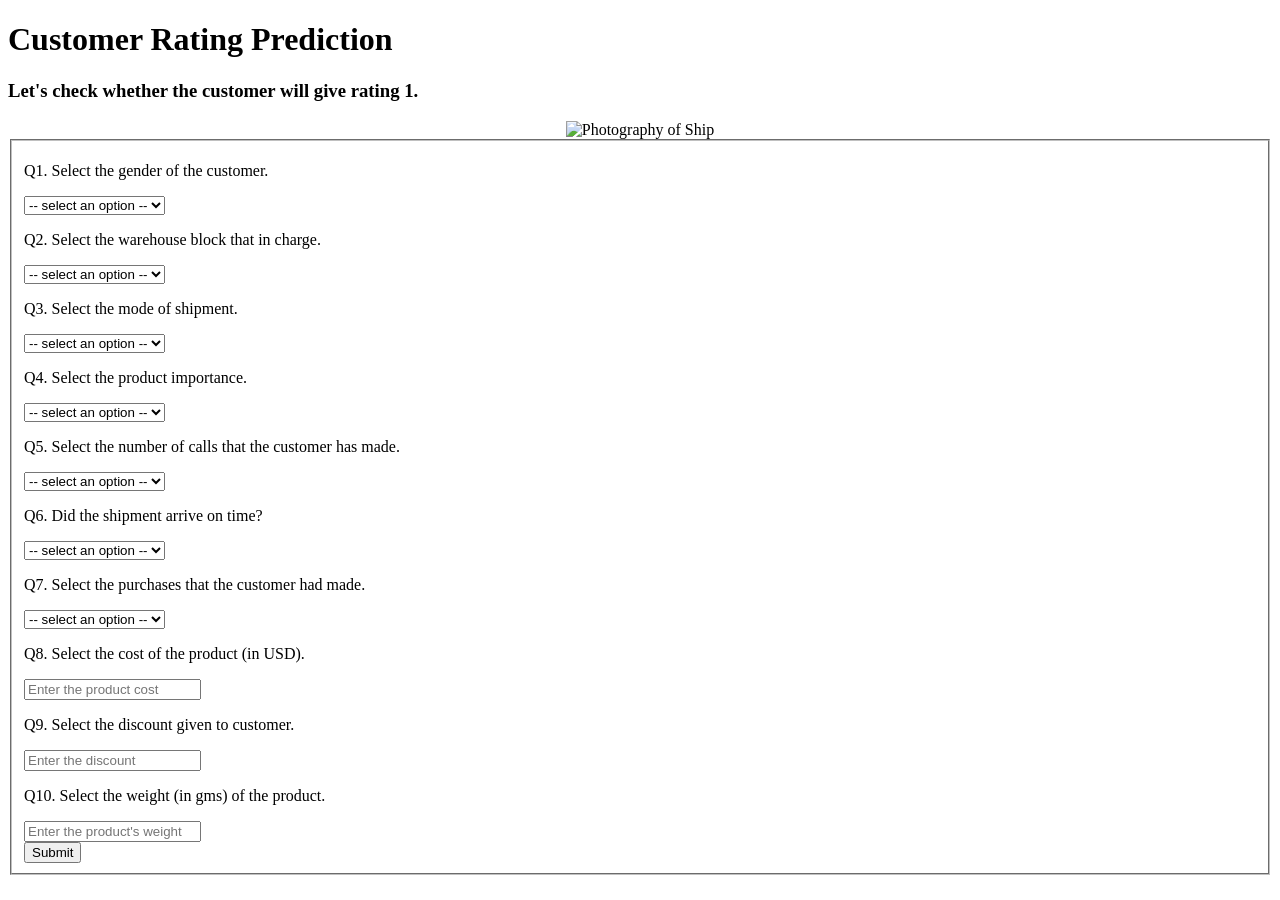
==== home.html @ fd8d31bc "commit1" ====
<!DOCTYPE html>
<html lang="en">
<head>
    <meta charset="UTF-8">
    <title>Customer Rating Prediction</title>
    <link rel="stylesheet" type="text/css" href="static/style.css" />
</head>
<body>
    <h1>Customer Rating Prediction</h1>
    <h3>Let's check whether the customer will give rating 1.</h3>
    <center><img src="https://images.pexels.com/photos/799091/pexels-photo-799091.jpeg?auto=compress&cs=tinysrgb&dpr=2&h=650&w=940" alt="Photography of Ship" width="500px"></center>
    <form action="/result" method="POST">
        <fieldset>
            <!--input 1-->
            <p>Q1. Select the gender of the customer.</p>
                <select required name="gender">
                    <option value="" disabled selected>-- select an option --</option>
                    <option value="0">Female</option>
                    <option value="1">Male</option>
                </select>
            <!--input 2-->
            <p>Q2. Select the warehouse block that in charge.</p>
                <select required name="warehouse_block">
                    <option value="" disabled selected>-- select an option --</option>
                    <option value="A">Warehouse A</option>
                    <option value="B">Warehouse B</option>
                    <option value="C">Warehouse C</option>
                    <option value="D">Warehouse D</option>
                    <option value="F">Warehouse F</option>
                </select>
            <!--input 3-->
            <p>Q3. Select the mode of shipment.</p>
                <select required name="mode_of_shipment">
                    <option value="" disabled selected>-- select an option --</option>
                    <option value="Ship">Ship</option>
                    <option value="Flight">Flight</option>
                    <option value="Road">Road</option>
                </select>
            <!--input 4-->
            <p>Q4. Select the product importance.</p>
                <select required name="product_importance">
                    <option value="" disabled selected>-- select an option --</option>
                    <option value="low">Low</option>
                    <option value="medium">Medium</option>
                    <option value="high">High</option>
                </select>
            <!--input 5-->
            <p>Q5. Select the number of calls that the customer has made.</p>
                <select required name="customer_care_calls">
                    <option value="" disabled selected>-- select an option --</option>
                    <option value="2">2</option>
                    <option value="3">3</option>
                    <option value="4">4</option>
                    <option value="5">5</option>
                    <option value="6">6</option>
                    <option value="7">7</option>
                </select>
            <!--input 6-->
            <p>Q6. Did the shipment arrive on time?</p>
                <select required name="arrival">
                    <option value="" disabled selected>-- select an option --</option>
                    <option value="1">Late</option>
                    <option value="0">On Time</option>
                </select>
            <!--input 7-->
            <p>Q7. Select the purchases that the customer had made.</p>
                <select required name="prior_purchases">
                    <option value="" disabled selected>-- select an option --</option>
                    <option value="2">2</option>
                    <option value="3">3</option>
                    <option value="4">4</option>
                    <option value="5">5</option>
                    <option value="6">6</option>
                    <option value="7">7</option>
                    <option value="8">8</option>
                    <option value="10">10</option>
                </select>
            <!--input 8-->
            <p>Q8. Select the cost of the product (in USD).</p>
            <input type="number" placeholder="Enter the product cost" name="cost_of_the_product" required>
            <!--input 9-->
            <p>Q9. Select the discount given to customer.</p>
            <input type="number" placeholder="Enter the discount" name="discount_offered" required>
            <!--input 10-->
            <p>Q10. Select the weight (in gms) of the product.</p>
            <input type="number" placeholder="Enter the product's weight" name="weight_in_gms" required>
            <div class="parent">
                <button type="submit" class="child" value="Submit">Submit</button>
            </div>
        </fieldset>
    </form>
</body>
</html>
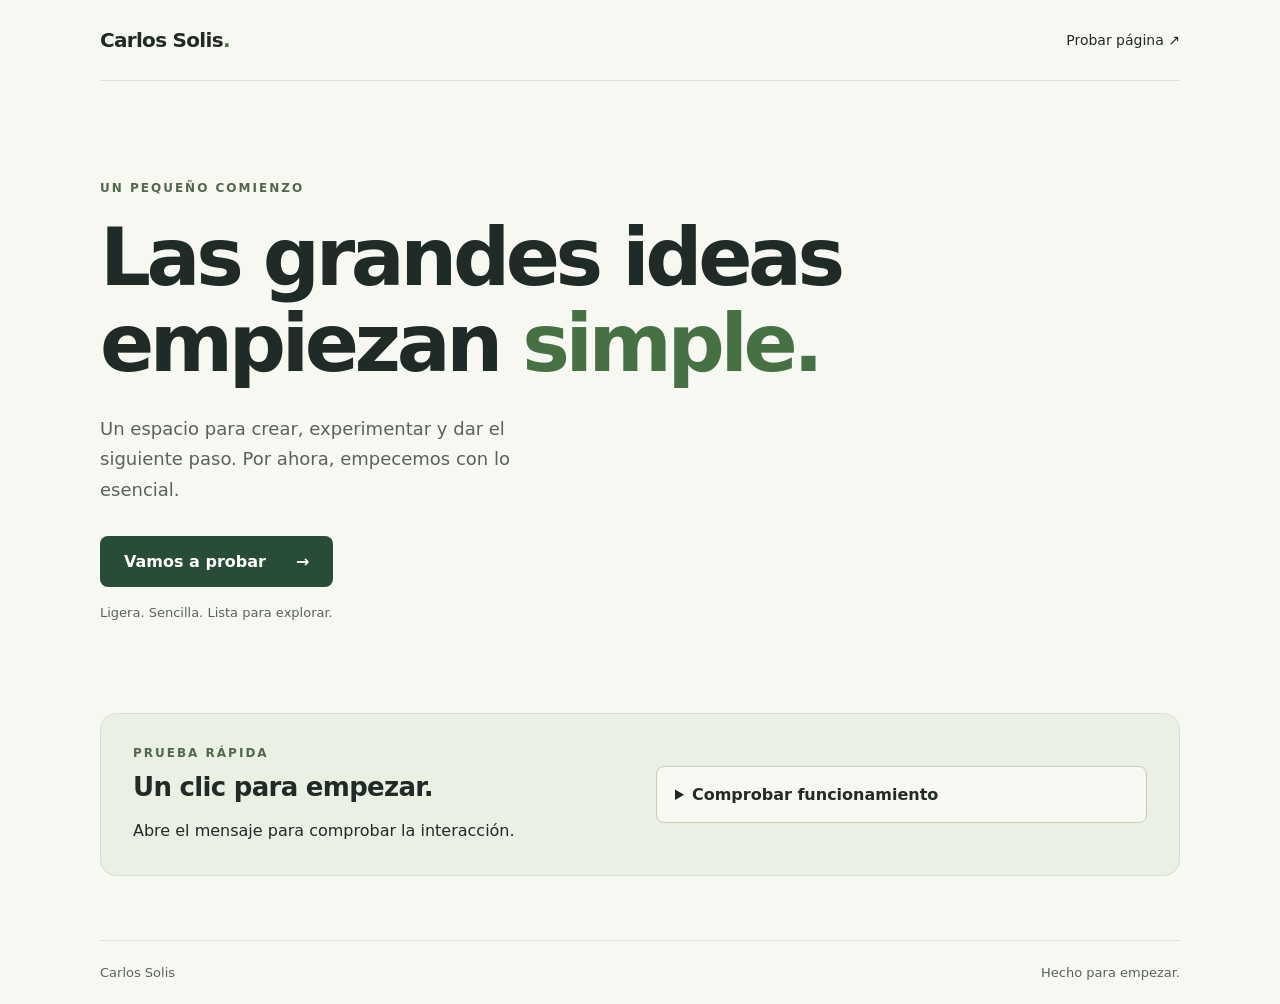
==== commit 437e17cd: "prueba 01" ====
--- a/home.html
+++ b/home.html
@@ -1,93 +1,43 @@
-<!DOCTYPE html>
-<html lang="en">
-<head>
-    <meta charset="UTF-8">
-    <title>Customer Rating Prediction</title>
-    <link rel="stylesheet" type="text/css" href="static/style.css" />
-</head>
-<body>
-    <h1>Customer Rating Prediction</h1>
-    <h3>Let's check whether the customer will give rating 1.</h3>
-    <center><img src="https://images.pexels.com/photos/799091/pexels-photo-799091.jpeg?auto=compress&cs=tinysrgb&dpr=2&h=650&w=940" alt="Photography of Ship" width="500px"></center>
-    <form action="/result" method="POST">
-        <fieldset>
-            <!--input 1-->
-            <p>Q1. Select the gender of the customer.</p>
-                <select required name="gender">
-                    <option value="" disabled selected>-- select an option --</option>
-                    <option value="0">Female</option>
-                    <option value="1">Male</option>
-                </select>
-            <!--input 2-->
-            <p>Q2. Select the warehouse block that in charge.</p>
-                <select required name="warehouse_block">
-                    <option value="" disabled selected>-- select an option --</option>
-                    <option value="A">Warehouse A</option>
-                    <option value="B">Warehouse B</option>
-                    <option value="C">Warehouse C</option>
-                    <option value="D">Warehouse D</option>
-                    <option value="F">Warehouse F</option>
-                </select>
-            <!--input 3-->
-            <p>Q3. Select the mode of shipment.</p>
-                <select required name="mode_of_shipment">
-                    <option value="" disabled selected>-- select an option --</option>
-                    <option value="Ship">Ship</option>
-                    <option value="Flight">Flight</option>
-                    <option value="Road">Road</option>
-                </select>
-            <!--input 4-->
-            <p>Q4. Select the product importance.</p>
-                <select required name="product_importance">
-                    <option value="" disabled selected>-- select an option --</option>
-                    <option value="low">Low</option>
-                    <option value="medium">Medium</option>
-                    <option value="high">High</option>
-                </select>
-            <!--input 5-->
-            <p>Q5. Select the number of calls that the customer has made.</p>
-                <select required name="customer_care_calls">
-                    <option value="" disabled selected>-- select an option --</option>
-                    <option value="2">2</option>
-                    <option value="3">3</option>
-                    <option value="4">4</option>
-                    <option value="5">5</option>
-                    <option value="6">6</option>
-                    <option value="7">7</option>
-                </select>
-            <!--input 6-->
-            <p>Q6. Did the shipment arrive on time?</p>
-                <select required name="arrival">
-                    <option value="" disabled selected>-- select an option --</option>
-                    <option value="1">Late</option>
-                    <option value="0">On Time</option>
-                </select>
-            <!--input 7-->
-            <p>Q7. Select the purchases that the customer had made.</p>
-                <select required name="prior_purchases">
-                    <option value="" disabled selected>-- select an option --</option>
-                    <option value="2">2</option>
-                    <option value="3">3</option>
-                    <option value="4">4</option>
-                    <option value="5">5</option>
-                    <option value="6">6</option>
-                    <option value="7">7</option>
-                    <option value="8">8</option>
-                    <option value="10">10</option>
-                </select>
-            <!--input 8-->
-            <p>Q8. Select the cost of the product (in USD).</p>
-            <input type="number" placeholder="Enter the product cost" name="cost_of_the_product" required>
-            <!--input 9-->
-            <p>Q9. Select the discount given to customer.</p>
-            <input type="number" placeholder="Enter the discount" name="discount_offered" required>
-            <!--input 10-->
-            <p>Q10. Select the weight (in gms) of the product.</p>
-            <input type="number" placeholder="Enter the product's weight" name="weight_in_gms" required>
-            <div class="parent">
-                <button type="submit" class="child" value="Submit">Submit</button>
-            </div>
-        </fieldset>
-    </form>
-</body>
+<!DOCTYPE html>
+<html lang="es">
+<head>
+    <meta charset="UTF-8">
+    <meta name="viewport" content="width=device-width, initial-scale=1">
+    <meta name="description" content="Una página sencilla para probar nuevas ideas.">
+    <title>Carlos Solis · Inicio</title>
+    <link rel="stylesheet" href="./style.css">
+</head>
+<body>
+    <header class="container header">
+        <a class="brand" href="./home.html">Carlos Solis<span aria-hidden="true">.</span></a>
+        <a class="nav-link" href="#prueba">Probar página <span aria-hidden="true">↗</span></a>
+    </header>
+
+    <main class="container">
+        <section class="hero" aria-labelledby="title">
+            <p class="eyebrow">UN PEQUEÑO COMIENZO</p>
+            <h1 id="title">Las grandes ideas<br>empiezan <span>simple.</span></h1>
+            <p class="intro">Un espacio para crear, experimentar y dar el siguiente paso. Por ahora, empecemos con lo esencial.</p>
+            <a class="button" href="#prueba">Vamos a probar <span aria-hidden="true">→</span></a>
+            <p class="note">Ligera. Sencilla. Lista para explorar.</p>
+        </section>
+
+        <section class="test-panel" id="prueba" aria-labelledby="test-title">
+            <div>
+                <p class="eyebrow">PRUEBA RÁPIDA</p>
+                <h2 id="test-title">Un clic para empezar.</h2>
+                <p>Abre el mensaje para comprobar la interacción.</p>
+            </div>
+            <details>
+                <summary>Comprobar funcionamiento</summary>
+                <p class="success">¡Funciona! El contenido se despliega correctamente.</p>
+            </details>
+        </section>
+    </main>
+
+    <footer class="container footer">
+        <span>Carlos Solis</span>
+        <span>Hecho para empezar.</span>
+    </footer>
+</body>
 </html>
--- a/style.css
+++ b/style.css
@@ -0,0 +1,43 @@
+:root {
+    color-scheme: light;
+    font-family: system-ui, -apple-system, BlinkMacSystemFont, "Segoe UI", sans-serif;
+    color: #202b27;
+    background: #f7f8f2;
+    font-synthesis: none;
+}
+
+* { box-sizing: border-box; }
+body { margin: 0; }
+a { color: inherit; text-decoration: none; }
+.container { width: min(1080px, calc(100% - 48px)); margin-inline: auto; }
+.header, .footer { display: flex; justify-content: space-between; align-items: center; gap: 24px; }
+.header { padding-block: 28px; border-bottom: 1px solid #dce1d7; }
+.brand { font-size: 20px; font-weight: 750; letter-spacing: -0.7px; }
+.brand span { color: #477044; }
+.nav-link { font-size: 14px; }
+.nav-link:hover { text-decoration: underline; }
+.hero { padding: 100px 0 80px; }
+.eyebrow { margin: 0 0 20px; color: #52684d; font-size: 12px; font-weight: 700; letter-spacing: 2px; }
+h1 { margin: 0; font-size: clamp(42px, 6.5vw, 80px); line-height: 1.08; letter-spacing: -0.055em; font-weight: 750; }
+h1 span { color: #477044; }
+.intro { max-width: 490px; margin: 26px 0 30px; color: #59635b; font-size: 18px; line-height: 1.7; }
+.button { display: inline-flex; align-items: center; gap: 30px; padding: 16px 24px; border-radius: 8px; background: #284c35; color: #fff; font-weight: 600; }
+.button:hover { background: #1c3826; }
+.note { margin-top: 18px; color: #59635b; font-size: 13px; }
+.test-panel { display: grid; grid-template-columns: 1fr 1fr; align-items: center; gap: 32px; padding: 32px; background: #eaf0e3; border: 1px solid #d7e1ce; border-radius: 16px; scroll-margin-top: 24px; }
+.test-panel .eyebrow { margin-bottom: 12px; }
+h2 { margin: 0; font-size: 26px; letter-spacing: -0.7px; }
+.test-panel p:not(.eyebrow) { margin-bottom: 0; line-height: 1.6; }
+summary { padding: 18px; border: 1px solid #c3cfb9; border-radius: 8px; background: #f7f8f2; cursor: pointer; font-weight: 600; }
+summary:hover { background: #fff; }
+.success { color: #284c35; }
+a:focus-visible, summary:focus-visible { outline: 3px solid #477044; outline-offset: 5px; }
+.footer { margin-top: 64px; padding-block: 24px; border-top: 1px solid #dce1d7; color: #59635b; font-size: 13px; }
+
+@media (max-width: 640px) {
+    .container { width: calc(100% - 32px); }
+    .header { padding-block: 22px; }
+    .hero { padding-block: 64px 48px; }
+    .test-panel { grid-template-columns: 1fr; padding: 24px; gap: 24px; }
+    .footer { margin-top: 40px; }
+}
